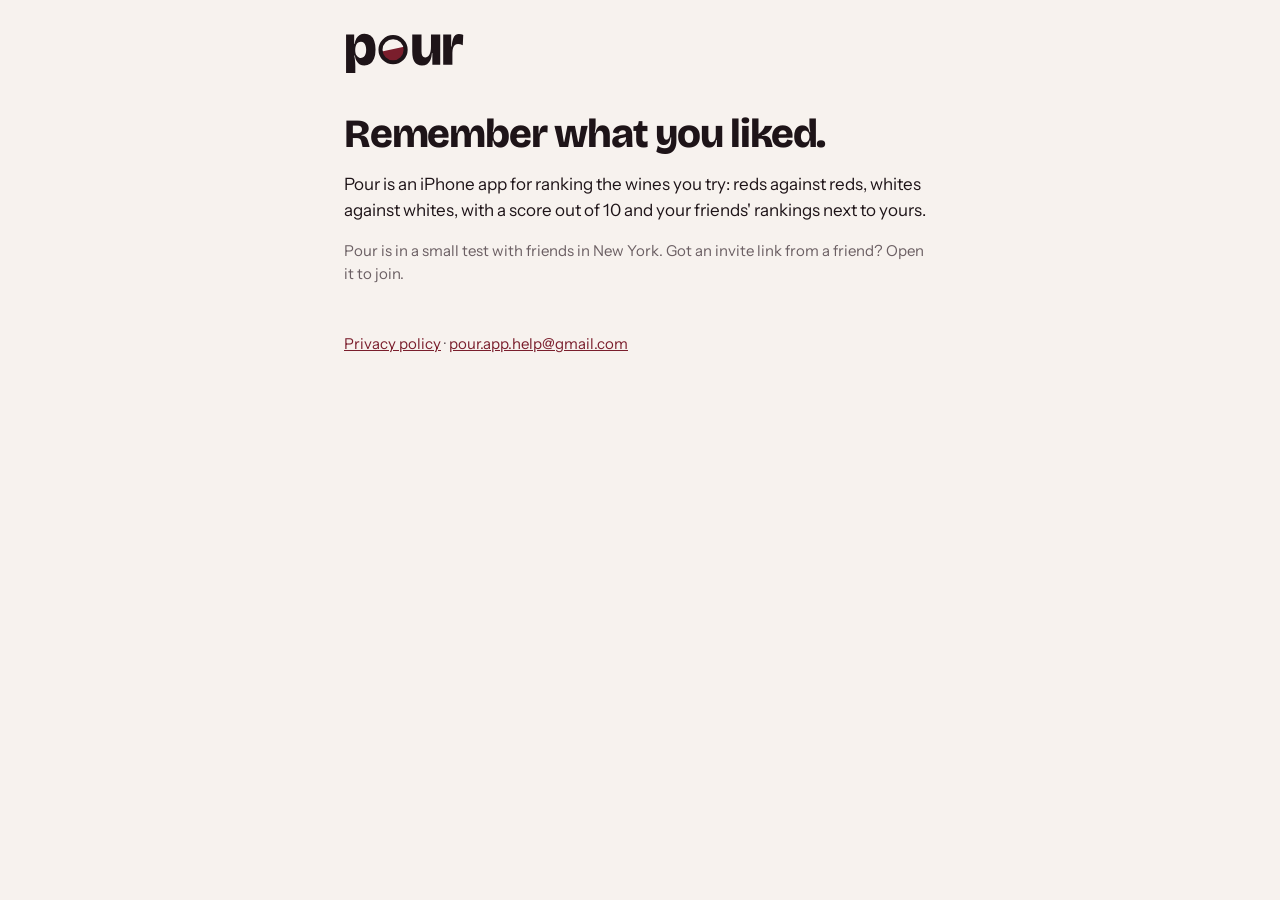
==== index.html @ 8164a000 "Pour home, privacy and invite pages Co-Authored-By: Claude Opus 5.5 <noreply@anthropic.com> Claude-S" ====
<!doctype html>
<html lang="en">
<head><meta charset="utf-8"><meta name="viewport" content="width=device-width, initial-scale=1"><link rel="preconnect" href="https://fonts.googleapis.com"><link rel="preconnect" href="https://fonts.gstatic.com" crossorigin><link href="https://fonts.googleapis.com/css2?family=Bricolage+Grotesque:wght@700;800&family=Instrument+Sans:wght@400;600&display=swap" rel="stylesheet"><link rel="stylesheet" href="style.css"><link rel="icon" href="icon.png"><title>Pour</title><meta name="description" content="Rank every wine you try, reds with reds and whites with whites, and see how your friends rank them."></head>
<body><main>
<svg class="wordmark" xmlns="http://www.w3.org/2000/svg" viewBox="0 -573 2101 721" role="img" aria-label="Pour"><path d="M36 148V-340V-528H178V-365H185Q196 -424 218.0 -463.5Q240 -503 274.5 -522.5Q309 -542 358 -542Q420 -542 463.5 -510.5Q507 -479 529.5 -417.5Q552 -356 552 -266Q552 -169 526.5 -107.0Q501 -45 457.0 -15.5Q413 14 357 14Q312 14 277.5 -5.0Q243 -24 220.5 -63.5Q198 -103 189 -163H180Q185 -134 189.0 -102.5Q193 -71 195.5 -40.5Q198 -10 198 18V148ZM296 -119Q328 -119 348.5 -139.0Q369 -159 378.5 -191.5Q388 -224 388 -260Q388 -300 377.5 -332.5Q367 -365 346.5 -384.5Q326 -404 296 -404Q277 -404 259.0 -395.5Q241 -387 227.0 -369.5Q213 -352 204.5 -325.0Q196 -298 196 -260V-254Q196 -224 202.0 -202.0Q208 -180 218.0 -164.0Q228 -148 241.0 -138.0Q254 -128 268.0 -123.5Q282 -119 296 -119Z" fill="currentColor"/><path d="M1364.0 14Q1278.0 14 1236.5 -46.0Q1195.0 -106 1195.0 -230V-528H1357.0V-232Q1357.0 -174 1373.5 -151.0Q1390.0 -128 1421.0 -128Q1443.0 -128 1461.5 -139.5Q1480.0 -151 1494.0 -174.5Q1508.0 -198 1515.5 -235.0Q1523.0 -272 1523.0 -324V-528H1685.0V-238V0H1547.0V-206H1540.0Q1534.0 -129 1513.0 -80.5Q1492.0 -32 1455.0 -9.0Q1418.0 14 1364.0 14Z" fill="currentColor"/><path d="M1737.0 0V-287V-528H1877.0V-318H1885.0Q1891.0 -402 1908.5 -450.5Q1926.0 -499 1952.5 -519.5Q1979.0 -540 2012.0 -540Q2030.0 -540 2049.5 -535.0Q2069.0 -530 2088.0 -519L2080.0 -339Q2058.0 -352 2037.0 -358.5Q2016.0 -365 1997.0 -365Q1965.0 -365 1943.0 -347.0Q1921.0 -329 1909.5 -294.0Q1898.0 -259 1898.0 -209V0Z" fill="currentColor"/><g transform="translate(584.0 -538.0) scale(5.5000)"><path d="M10.6 56.9 L88.6 39.6 A40 40 0 1 1 10.6 56.9 Z" fill="#7A1E2C"/><circle cx="50" cy="50" r="40" fill="none" stroke="currentColor" stroke-width="13"/></g></svg>
<h1>Remember what you liked.</h1>
<p>Pour is an iPhone app for ranking the wines you try: reds against reds, whites against whites, with a score out of 10 and your friends' rankings next to yours.</p>
<p class="muted">Pour is in a small test with friends in New York. Got an invite link from a friend? Open it to join.</p>
<footer class="muted"><a href="privacy.html">Privacy policy</a> · <a href="mailto:pour.app.help@gmail.com">pour.app.help@gmail.com</a></footer>
</main></body></html>
---- style.css ----
/* Pour web pages (BRAND.md): Linen ground, Cellar text, Merlot accent. */
:root {
  --linen: #F7F2EE; --cellar: #1E1418; --stone: #6B5F63; --merlot: #7A1E2C;
  --surface: #FFFFFF; --cork: #E6DDD8; --chablis: #E9C46A;
}
* { box-sizing: border-box; }
html { background: var(--linen); }
body {
  margin: 0; background: var(--linen); color: var(--cellar);
  font-family: 'Instrument Sans', system-ui, -apple-system, sans-serif; font-size: 17px; line-height: 1.5;
}
main { max-width: 640px; margin: 0 auto; padding: 32px 24px 64px; }
.wordmark { width: 120px; height: auto; color: var(--cellar); display: block; }
h1, h2 { font-family: 'Bricolage Grotesque', system-ui, sans-serif; font-weight: 800; letter-spacing: -0.03em; line-height: 1.05; }
h1 { font-size: 40px; margin: 40px 0 12px; }
h2 { font-size: 22px; font-weight: 700; letter-spacing: -0.01em; margin: 32px 0 8px; }
p, li { color: var(--cellar); }
.muted { color: var(--stone); font-size: 15px; }
a { color: var(--merlot); }
.card { background: var(--surface); border-radius: 24px; padding: 20px; margin: 20px 0; }
.button {
  display: inline-block; min-height: 56px; padding: 16px 28px; border-radius: 28px; border: 0;
  background: var(--merlot); color: #FFFFFF; font: 600 17px/24px 'Instrument Sans', system-ui, sans-serif;
  text-decoration: none; cursor: pointer;
}
.button.secondary { background: transparent; color: var(--cellar); box-shadow: inset 0 0 0 2px var(--cellar); }
.username { font-family: 'Bricolage Grotesque', system-ui, sans-serif; font-weight: 800; font-size: 28px; color: var(--merlot); overflow-wrap: anywhere; }
ol { padding-left: 22px; }
footer { margin-top: 48px; }
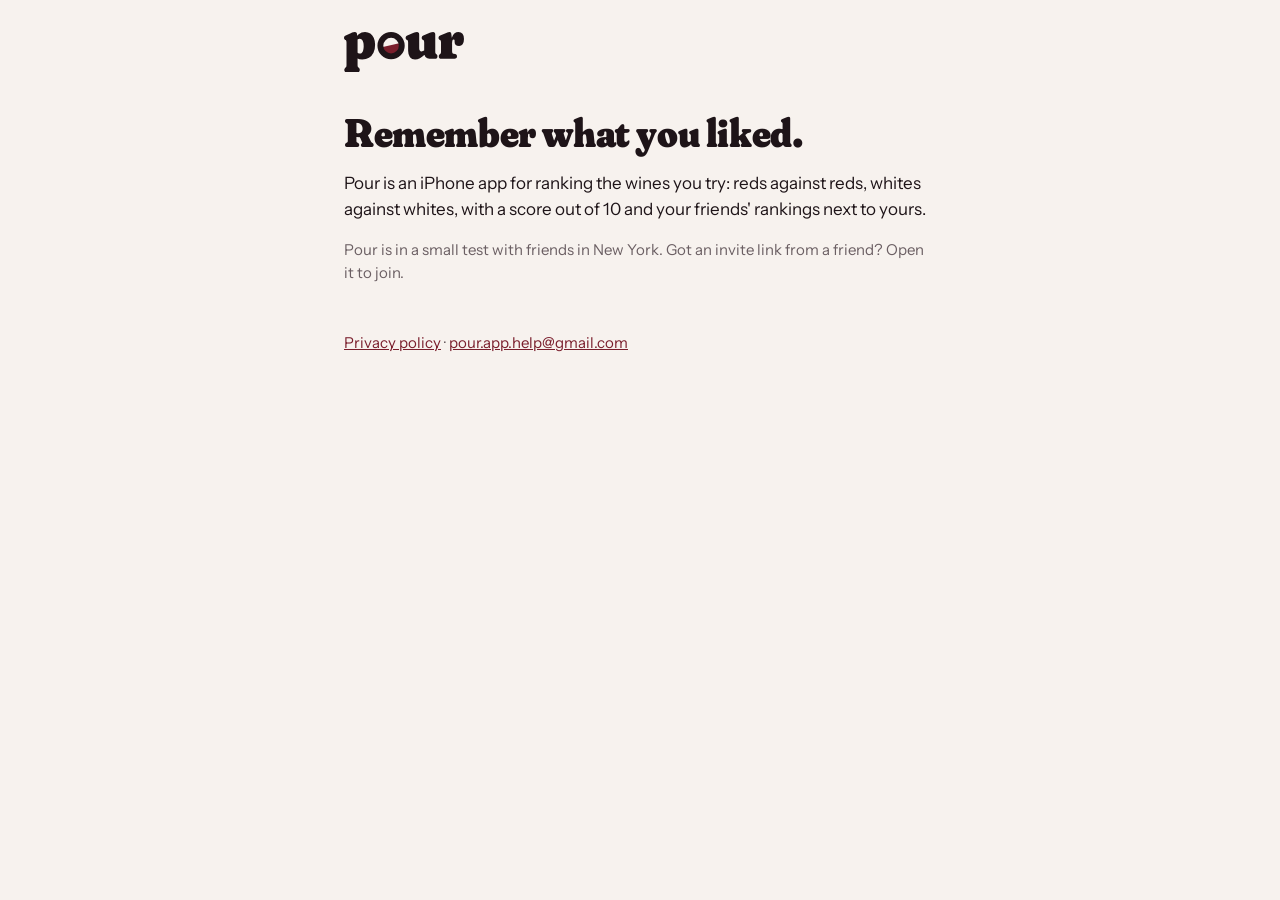
==== commit 547ff45c: "New logo and Pour Display font Co-Authored-By: Claude Opus 5.5 <noreply@anthropic.com> Claude-Sessio" ====
--- a/index.html
+++ b/index.html
@@ -1,8 +1,8 @@
 <!doctype html>
 <html lang="en">
-<head><meta charset="utf-8"><meta name="viewport" content="width=device-width, initial-scale=1"><link rel="preconnect" href="https://fonts.googleapis.com"><link rel="preconnect" href="https://fonts.gstatic.com" crossorigin><link href="https://fonts.googleapis.com/css2?family=Bricolage+Grotesque:wght@700;800&family=Instrument+Sans:wght@400;600&display=swap" rel="stylesheet"><link rel="stylesheet" href="style.css"><link rel="icon" href="icon.png"><title>Pour</title><meta name="description" content="Rank every wine you try, reds with reds and whites with whites, and see how your friends rank them."></head>
+<head><meta charset="utf-8"><meta name="viewport" content="width=device-width, initial-scale=1"><link rel="preconnect" href="https://fonts.googleapis.com"><link rel="preconnect" href="https://fonts.gstatic.com" crossorigin><link href="https://fonts.googleapis.com/css2?family=Instrument+Sans:wght@400;600&display=swap" rel="stylesheet"><link rel="stylesheet" href="style.css"><link rel="icon" href="icon.png"><title>Pour</title><meta name="description" content="Rank every wine you try, reds with reds and whites with whites, and see how your friends rank them."></head>
 <body><main>
-<svg class="wordmark" xmlns="http://www.w3.org/2000/svg" viewBox="0 -573 2101 721" role="img" aria-label="Pour"><path d="M36 148V-340V-528H178V-365H185Q196 -424 218.0 -463.5Q240 -503 274.5 -522.5Q309 -542 358 -542Q420 -542 463.5 -510.5Q507 -479 529.5 -417.5Q552 -356 552 -266Q552 -169 526.5 -107.0Q501 -45 457.0 -15.5Q413 14 357 14Q312 14 277.5 -5.0Q243 -24 220.5 -63.5Q198 -103 189 -163H180Q185 -134 189.0 -102.5Q193 -71 195.5 -40.5Q198 -10 198 18V148ZM296 -119Q328 -119 348.5 -139.0Q369 -159 378.5 -191.5Q388 -224 388 -260Q388 -300 377.5 -332.5Q367 -365 346.5 -384.5Q326 -404 296 -404Q277 -404 259.0 -395.5Q241 -387 227.0 -369.5Q213 -352 204.5 -325.0Q196 -298 196 -260V-254Q196 -224 202.0 -202.0Q208 -180 218.0 -164.0Q228 -148 241.0 -138.0Q254 -128 268.0 -123.5Q282 -119 296 -119Z" fill="currentColor"/><path d="M1364.0 14Q1278.0 14 1236.5 -46.0Q1195.0 -106 1195.0 -230V-528H1357.0V-232Q1357.0 -174 1373.5 -151.0Q1390.0 -128 1421.0 -128Q1443.0 -128 1461.5 -139.5Q1480.0 -151 1494.0 -174.5Q1508.0 -198 1515.5 -235.0Q1523.0 -272 1523.0 -324V-528H1685.0V-238V0H1547.0V-206H1540.0Q1534.0 -129 1513.0 -80.5Q1492.0 -32 1455.0 -9.0Q1418.0 14 1364.0 14Z" fill="currentColor"/><path d="M1737.0 0V-287V-528H1877.0V-318H1885.0Q1891.0 -402 1908.5 -450.5Q1926.0 -499 1952.5 -519.5Q1979.0 -540 2012.0 -540Q2030.0 -540 2049.5 -535.0Q2069.0 -530 2088.0 -519L2080.0 -339Q2058.0 -352 2037.0 -358.5Q2016.0 -365 1997.0 -365Q1965.0 -365 1943.0 -347.0Q1921.0 -329 1909.5 -294.0Q1898.0 -259 1898.0 -209V0Z" fill="currentColor"/><g transform="translate(584.0 -538.0) scale(5.5000)"><path d="M10.6 56.9 L88.6 39.6 A40 40 0 1 1 10.6 56.9 Z" fill="#7A1E2C"/><circle cx="50" cy="50" r="40" fill="none" stroke="currentColor" stroke-width="13"/></g></svg>
+<svg class="wordmark" xmlns="http://www.w3.org/2000/svg" viewBox="0 -916 4106 1382" role="img" aria-label="Pour"><path d="M447 -833V-751L464 -715V200Q464 249 469.5 266.0Q475 283 486 293L496 302Q516 319 527.5 337.5Q539 356 539 385Q539 422 516.5 444.0Q494 466 456 466H93Q55 466 32.5 444.5Q10 423 10 385Q10 356 21.5 338.0Q33 320 53 302L63 293Q74 284 79.5 266.5Q85 249 85 200V-557Q85 -596 77.5 -612.0Q70 -628 53 -639L44 -645Q20 -661 10.0 -677.0Q0 -693 0 -718Q0 -747 17.0 -767.5Q34 -788 77 -807L230 -875Q282 -898 314.5 -907.0Q347 -916 371 -916Q409 -916 428.0 -893.0Q447 -870 447 -833ZM400 -564 335 -638Q409 -768 501.5 -842.0Q594 -916 719 -916Q822 -916 899.5 -862.0Q977 -808 1020.5 -709.5Q1064 -611 1064 -476Q1064 -317 1008.5 -204.5Q953 -92 854.5 -33.0Q756 26 625 26Q522 26 446.0 -21.0Q370 -68 312 -164L414 -288Q446 -224 477.0 -201.0Q508 -178 546 -178Q584 -178 612.5 -207.0Q641 -236 657.0 -292.5Q673 -349 673 -431Q673 -520 655.0 -575.5Q637 -631 606.0 -657.5Q575 -684 534 -684Q494 -684 460.0 -656.5Q426 -629 400 -564Z" fill="currentColor"/><path d="M2755.0 -165V-198L2744.0 -200V-557Q2744.0 -596 2736.5 -612.0Q2729.0 -628 2712.0 -639L2703.0 -645Q2679.0 -661 2669.0 -677.0Q2659.0 -693 2659.0 -718Q2659.0 -747 2676.0 -768.0Q2693.0 -789 2736.0 -807L2915.0 -880Q2966.0 -901 2995.0 -908.5Q3024.0 -916 3049.0 -916Q3086.0 -916 3104.5 -893.0Q3123.0 -870 3123.0 -833V-266Q3123.0 -217 3128.5 -199.5Q3134.0 -182 3145.0 -173L3155.0 -164Q3176.0 -147 3187.0 -128.5Q3198.0 -110 3198.0 -81Q3198.0 -43 3175.5 -21.5Q3153.0 0 3115.0 0H2924.0Q2843.0 0 2799.0 -47.5Q2755.0 -95 2755.0 -165ZM2194.0 -270V-557Q2194.0 -596 2186.5 -612.0Q2179.0 -628 2162.0 -639L2153.0 -645Q2129.0 -661 2119.0 -677.0Q2109.0 -693 2109.0 -718Q2109.0 -747 2126.0 -768.0Q2143.0 -789 2186.0 -807L2365.0 -880Q2416.0 -901 2445.0 -908.5Q2474.0 -916 2499.0 -916Q2536.0 -916 2554.5 -893.0Q2573.0 -870 2573.0 -833V-366Q2573.0 -310 2594.0 -280.5Q2615.0 -251 2652.0 -251Q2678.0 -251 2701.5 -262.0Q2725.0 -273 2747.0 -294L2775.0 -321L2842.0 -233L2804.0 -192Q2689.0 -68 2600.0 -21.0Q2511.0 26 2430.0 26Q2320.0 26 2257.0 -52.5Q2194.0 -131 2194.0 -270Z" fill="currentColor"/><path d="M3660.0 -486Q3660.0 -636 3693.5 -731.0Q3727.0 -826 3785.0 -871.0Q3843.0 -916 3918.0 -916Q4007.0 -916 4056.5 -855.5Q4106.0 -795 4106.0 -673Q4106.0 -552 4060.5 -495.5Q4015.0 -439 3941.0 -439Q3863.0 -439 3824.0 -475.0Q3785.0 -511 3785.0 -574V-615Q3785.0 -640 3777.0 -651.5Q3769.0 -663 3753.0 -663Q3737.0 -663 3724.5 -646.5Q3712.0 -630 3705.5 -597.0Q3699.0 -564 3699.0 -514ZM3676.0 -821 3699.0 -642V-266Q3699.0 -222 3710.0 -200.0Q3721.0 -178 3747.0 -173L3800.0 -164Q3835.0 -158 3851.0 -135.5Q3867.0 -113 3867.0 -81Q3867.0 -45 3845.0 -22.5Q3823.0 0 3781.0 0H3328.0Q3290.0 0 3267.5 -21.5Q3245.0 -43 3245.0 -81Q3245.0 -110 3256.0 -128.5Q3267.0 -147 3288.0 -164L3298.0 -173Q3309.0 -183 3314.5 -200.0Q3320.0 -217 3320.0 -266V-557Q3320.0 -596 3312.5 -612.0Q3305.0 -628 3288.0 -639L3279.0 -645Q3255.0 -661 3245.0 -677.0Q3235.0 -693 3235.0 -718Q3235.0 -747 3252.5 -768.5Q3270.0 -790 3312.0 -807L3500.0 -884Q3541.0 -901 3569.5 -908.5Q3598.0 -916 3616.0 -916Q3641.0 -916 3655.0 -897.0Q3669.0 -878 3676.0 -821Z" fill="currentColor"/><g transform="translate(1108.89 -951.11) scale(10.03226)"><path d="M10.6 56.9 L88.6 39.6 A40 40 0 1 1 10.6 56.9 Z" fill="#7A1E2C"/><circle cx="50" cy="50" r="36.50" fill="none" stroke="currentColor" stroke-width="20"/></g></svg>
 <h1>Remember what you liked.</h1>
 <p>Pour is an iPhone app for ranking the wines you try: reds against reds, whites against whites, with a score out of 10 and your friends' rankings next to yours.</p>
 <p class="muted">Pour is in a small test with friends in New York. Got an invite link from a friend? Open it to join.</p>
--- a/style.css
+++ b/style.css
@@ -11,7 +11,12 @@
 }
 main { max-width: 640px; margin: 0 auto; padding: 32px 24px 64px; }
 .wordmark { width: 120px; height: auto; color: var(--cellar); display: block; }
-h1, h2 { font-family: 'Bricolage Grotesque', system-ui, sans-serif; font-weight: 800; letter-spacing: -0.03em; line-height: 1.05; }
+/* Pour Display: Fraunces Soft (SIL Open Font License, fonts/OFL.txt), as in the app (LOGO-TYPE.md §4). */
+@font-face { font-family: 'Pour Display'; src: url('fonts/PourDisplay-Black.ttf') format('truetype'); font-weight: 900; font-display: swap; }
+@font-face { font-family: 'Pour Display'; src: url('fonts/PourDisplay-Bold.ttf') format('truetype'); font-weight: 700; font-display: swap; }
+h1, h2 { font-family: 'Pour Display', Georgia, serif; line-height: 1.05; }
+h1 { font-weight: 900; letter-spacing: -0.01em; }
+h2 { font-weight: 700; letter-spacing: 0; }
 h1 { font-size: 40px; margin: 40px 0 12px; }
 h2 { font-size: 22px; font-weight: 700; letter-spacing: -0.01em; margin: 32px 0 8px; }
 p, li { color: var(--cellar); }
@@ -24,6 +29,6 @@
   text-decoration: none; cursor: pointer;
 }
 .button.secondary { background: transparent; color: var(--cellar); box-shadow: inset 0 0 0 2px var(--cellar); }
-.username { font-family: 'Bricolage Grotesque', system-ui, sans-serif; font-weight: 800; font-size: 28px; color: var(--merlot); overflow-wrap: anywhere; }
+.username { font-family: 'Pour Display', Georgia, serif; font-weight: 900; font-size: 28px; color: var(--merlot); overflow-wrap: anywhere; }
 ol { padding-left: 22px; }
 footer { margin-top: 48px; }
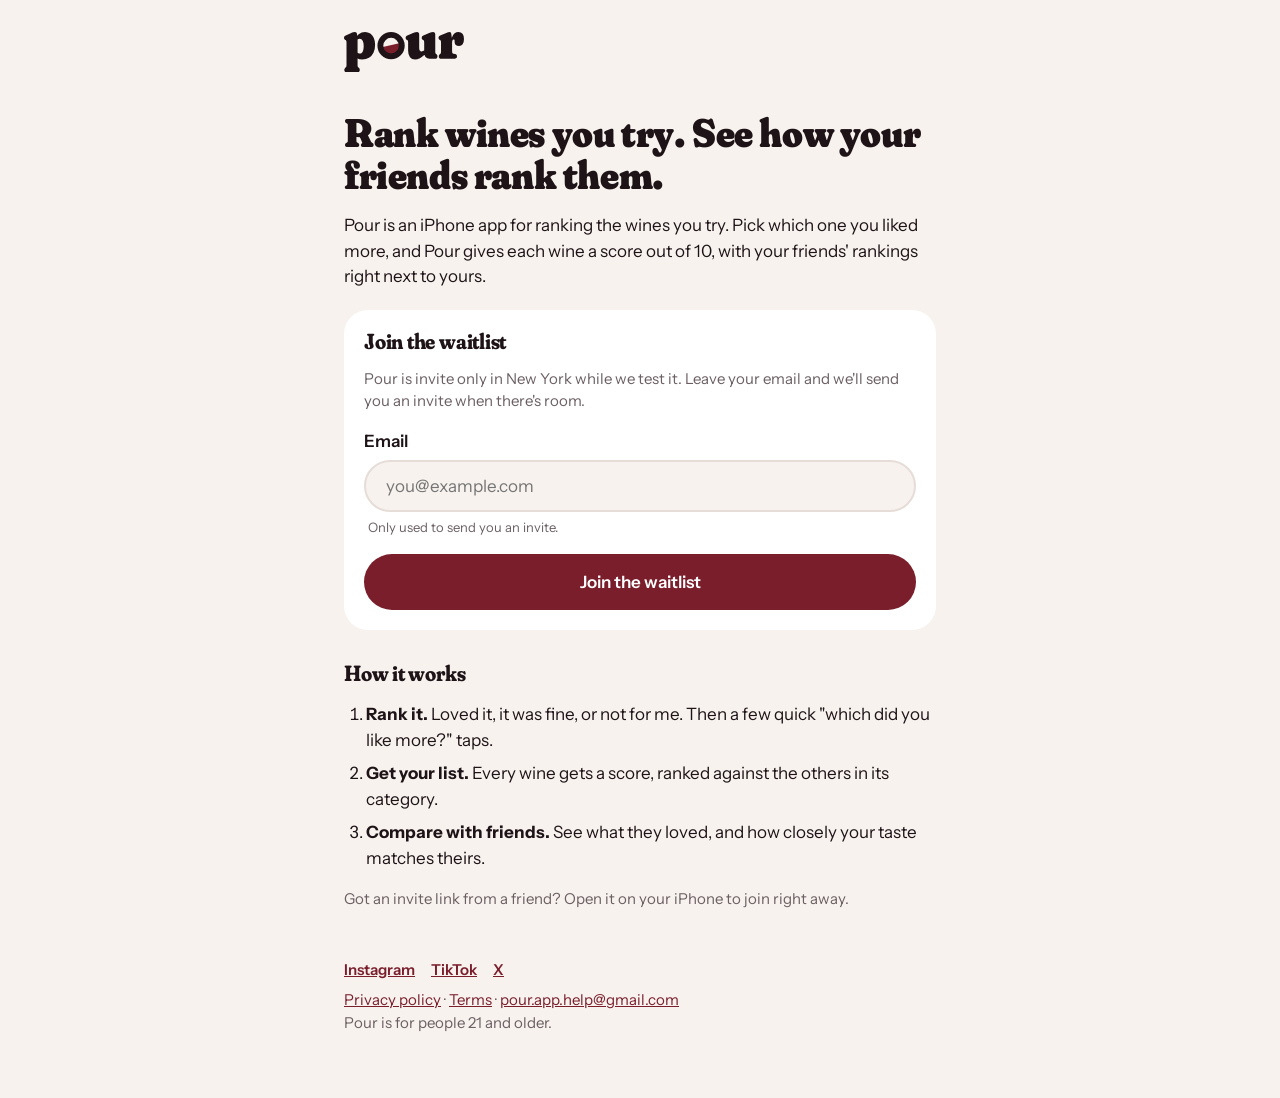
==== commit 667c96e0: "Waitlist landing page on pourwines.app; invite and privacy updates Copied from site/ in the app repo" ====
--- a/index.html
+++ b/index.html
@@ -1,10 +1,107 @@
 <!doctype html>
 <html lang="en">
-<head><meta charset="utf-8"><meta name="viewport" content="width=device-width, initial-scale=1"><link rel="preconnect" href="https://fonts.googleapis.com"><link rel="preconnect" href="https://fonts.gstatic.com" crossorigin><link href="https://fonts.googleapis.com/css2?family=Instrument+Sans:wght@400;600&display=swap" rel="stylesheet"><link rel="stylesheet" href="style.css"><link rel="icon" href="icon.png"><title>Pour</title><meta name="description" content="Rank every wine you try, reds with reds and whites with whites, and see how your friends rank them."></head>
+<head><meta charset="utf-8"><meta name="viewport" content="width=device-width, initial-scale=1"><link rel="preconnect" href="https://fonts.googleapis.com"><link rel="preconnect" href="https://fonts.gstatic.com" crossorigin><link href="https://fonts.googleapis.com/css2?family=Instrument+Sans:wght@400;600&display=swap" rel="stylesheet"><link rel="stylesheet" href="style.css"><link rel="icon" href="icon.png"><title>Pour · Join the waitlist</title>
+<meta name="description" content="Rank wines you try. See how your friends rank them. Pour is invite only in New York for now: join the waitlist.">
+<meta property="og:title" content="Pour · Join the waitlist"><meta property="og:description" content="Rank wines you try. See how your friends rank them."><meta property="og:image" content="https://pourwines.app/share.png"><meta property="og:url" content="https://pourwines.app/"><meta name="twitter:card" content="summary"></head>
 <body><main>
 <svg class="wordmark" xmlns="http://www.w3.org/2000/svg" viewBox="0 -916 4106 1382" role="img" aria-label="Pour"><path d="M447 -833V-751L464 -715V200Q464 249 469.5 266.0Q475 283 486 293L496 302Q516 319 527.5 337.5Q539 356 539 385Q539 422 516.5 444.0Q494 466 456 466H93Q55 466 32.5 444.5Q10 423 10 385Q10 356 21.5 338.0Q33 320 53 302L63 293Q74 284 79.5 266.5Q85 249 85 200V-557Q85 -596 77.5 -612.0Q70 -628 53 -639L44 -645Q20 -661 10.0 -677.0Q0 -693 0 -718Q0 -747 17.0 -767.5Q34 -788 77 -807L230 -875Q282 -898 314.5 -907.0Q347 -916 371 -916Q409 -916 428.0 -893.0Q447 -870 447 -833ZM400 -564 335 -638Q409 -768 501.5 -842.0Q594 -916 719 -916Q822 -916 899.5 -862.0Q977 -808 1020.5 -709.5Q1064 -611 1064 -476Q1064 -317 1008.5 -204.5Q953 -92 854.5 -33.0Q756 26 625 26Q522 26 446.0 -21.0Q370 -68 312 -164L414 -288Q446 -224 477.0 -201.0Q508 -178 546 -178Q584 -178 612.5 -207.0Q641 -236 657.0 -292.5Q673 -349 673 -431Q673 -520 655.0 -575.5Q637 -631 606.0 -657.5Q575 -684 534 -684Q494 -684 460.0 -656.5Q426 -629 400 -564Z" fill="currentColor"/><path d="M2755.0 -165V-198L2744.0 -200V-557Q2744.0 -596 2736.5 -612.0Q2729.0 -628 2712.0 -639L2703.0 -645Q2679.0 -661 2669.0 -677.0Q2659.0 -693 2659.0 -718Q2659.0 -747 2676.0 -768.0Q2693.0 -789 2736.0 -807L2915.0 -880Q2966.0 -901 2995.0 -908.5Q3024.0 -916 3049.0 -916Q3086.0 -916 3104.5 -893.0Q3123.0 -870 3123.0 -833V-266Q3123.0 -217 3128.5 -199.5Q3134.0 -182 3145.0 -173L3155.0 -164Q3176.0 -147 3187.0 -128.5Q3198.0 -110 3198.0 -81Q3198.0 -43 3175.5 -21.5Q3153.0 0 3115.0 0H2924.0Q2843.0 0 2799.0 -47.5Q2755.0 -95 2755.0 -165ZM2194.0 -270V-557Q2194.0 -596 2186.5 -612.0Q2179.0 -628 2162.0 -639L2153.0 -645Q2129.0 -661 2119.0 -677.0Q2109.0 -693 2109.0 -718Q2109.0 -747 2126.0 -768.0Q2143.0 -789 2186.0 -807L2365.0 -880Q2416.0 -901 2445.0 -908.5Q2474.0 -916 2499.0 -916Q2536.0 -916 2554.5 -893.0Q2573.0 -870 2573.0 -833V-366Q2573.0 -310 2594.0 -280.5Q2615.0 -251 2652.0 -251Q2678.0 -251 2701.5 -262.0Q2725.0 -273 2747.0 -294L2775.0 -321L2842.0 -233L2804.0 -192Q2689.0 -68 2600.0 -21.0Q2511.0 26 2430.0 26Q2320.0 26 2257.0 -52.5Q2194.0 -131 2194.0 -270Z" fill="currentColor"/><path d="M3660.0 -486Q3660.0 -636 3693.5 -731.0Q3727.0 -826 3785.0 -871.0Q3843.0 -916 3918.0 -916Q4007.0 -916 4056.5 -855.5Q4106.0 -795 4106.0 -673Q4106.0 -552 4060.5 -495.5Q4015.0 -439 3941.0 -439Q3863.0 -439 3824.0 -475.0Q3785.0 -511 3785.0 -574V-615Q3785.0 -640 3777.0 -651.5Q3769.0 -663 3753.0 -663Q3737.0 -663 3724.5 -646.5Q3712.0 -630 3705.5 -597.0Q3699.0 -564 3699.0 -514ZM3676.0 -821 3699.0 -642V-266Q3699.0 -222 3710.0 -200.0Q3721.0 -178 3747.0 -173L3800.0 -164Q3835.0 -158 3851.0 -135.5Q3867.0 -113 3867.0 -81Q3867.0 -45 3845.0 -22.5Q3823.0 0 3781.0 0H3328.0Q3290.0 0 3267.5 -21.5Q3245.0 -43 3245.0 -81Q3245.0 -110 3256.0 -128.5Q3267.0 -147 3288.0 -164L3298.0 -173Q3309.0 -183 3314.5 -200.0Q3320.0 -217 3320.0 -266V-557Q3320.0 -596 3312.5 -612.0Q3305.0 -628 3288.0 -639L3279.0 -645Q3255.0 -661 3245.0 -677.0Q3235.0 -693 3235.0 -718Q3235.0 -747 3252.5 -768.5Q3270.0 -790 3312.0 -807L3500.0 -884Q3541.0 -901 3569.5 -908.5Q3598.0 -916 3616.0 -916Q3641.0 -916 3655.0 -897.0Q3669.0 -878 3676.0 -821Z" fill="currentColor"/><g transform="translate(1108.89 -951.11) scale(10.03226)"><path d="M10.6 56.9 L88.6 39.6 A40 40 0 1 1 10.6 56.9 Z" fill="#7A1E2C"/><circle cx="50" cy="50" r="36.50" fill="none" stroke="currentColor" stroke-width="20"/></g></svg>
-<h1>Remember what you liked.</h1>
-<p>Pour is an iPhone app for ranking the wines you try: reds against reds, whites against whites, with a score out of 10 and your friends' rankings next to yours.</p>
-<p class="muted">Pour is in a small test with friends in New York. Got an invite link from a friend? Open it to join.</p>
-<footer class="muted"><a href="privacy.html">Privacy policy</a> · <a href="mailto:pour.app.help@gmail.com">pour.app.help@gmail.com</a></footer>
-</main></body></html>
+<h1>Rank wines you try. See how your friends rank them.</h1>
+<p>Pour is an iPhone app for ranking the wines you try. Pick which one you liked more, and Pour gives each wine a score out of 10, with your friends' rankings right next to yours.</p>
+
+<section class="card" id="join" aria-labelledby="join-title">
+  <h2 id="join-title">Join the waitlist</h2>
+  <p class="muted">Pour is invite only in New York while we test it. Leave your email and we'll send you an invite when there's room.</p>
+  <form id="waitlist-form" novalidate>
+    <label class="field-label" for="email">Email</label>
+    <input class="field" id="email" name="email" type="email" inputmode="email" autocomplete="email" autocapitalize="off" spellcheck="false" placeholder="you@example.com" maxlength="254" required aria-describedby="email-note form-error">
+    <input class="trap" name="website" type="text" tabindex="-1" autocomplete="off" aria-hidden="true">
+    <p class="muted small" id="email-note">Only used to send you an invite.</p>
+    <p class="error" id="form-error" role="alert" hidden></p>
+    <button class="button wide" id="join-button" type="submit">Join the waitlist</button>
+  </form>
+  <div id="joined" hidden>
+    <p class="done-title">You're on the list</p>
+    <p id="joined-text"></p>
+  </div>
+</section>
+
+<h2>How it works</h2>
+<ol class="steps">
+  <li><strong>Rank it.</strong> Loved it, it was fine, or not for me. Then a few quick "which did you like more?" taps.</li>
+  <li><strong>Get your list.</strong> Every wine gets a score, ranked against the others in its category.</li>
+  <li><strong>Compare with friends.</strong> See what they loved, and how closely your taste matches theirs.</li>
+</ol>
+<p class="muted">Got an invite link from a friend? Open it on your iPhone to join right away.</p>
+
+<footer class="muted"><nav class="social" id="social" aria-label="Pour on social media"></nav><a href="privacy.html">Privacy policy</a> · <a href="terms.html">Terms</a> · <a href="mailto:pour.app.help@gmail.com">pour.app.help@gmail.com</a><br>Pour is for people 21 and older.</footer>
+</main>
+<script>
+(function () {
+  // Fill these in to connect the form to Pour's database (Supabase → Project Settings → API).
+  // The anon / publishable key is meant to be public: the app ships with it, and it can
+  // only add an email to the private waitlist here. Never paste the service_role / secret key.
+  var SUPABASE_URL = '';
+  var SUPABASE_ANON_KEY = '';
+  var SUPPORT_EMAIL = 'pour.app.help@gmail.com';
+  // Social profiles shown in the footer. Leave one empty to hide it.
+  var SOCIAL = [
+    ['Instagram', 'https://www.instagram.com/pour.wines/'],
+    ['TikTok', 'https://www.tiktok.com/@pour.wines'],
+    ['X', 'https://x.com/pourwinesapp']
+  ];
+
+  var nav = document.getElementById('social');
+  SOCIAL.forEach(function (s) {
+    if (!s[1]) return;
+    var a = document.createElement('a'); a.href = s[1]; a.textContent = s[0]; a.rel = 'noopener';
+    nav.appendChild(a);
+  });
+  if (!nav.children.length) nav.remove();
+
+  var form = document.getElementById('waitlist-form');
+  var input = document.getElementById('email');
+  var button = document.getElementById('join-button');
+  var errorEl = document.getElementById('form-error');
+  var EMAIL = /^[^@\s]+@[^@\s]+\.[^@\s]+$/;
+
+  function showError(text) { errorEl.textContent = text; errorEl.hidden = false; input.setAttribute('aria-invalid', 'true'); }
+  function done(email) {
+    form.hidden = true;
+    document.getElementById('joined-text').textContent = "We'll email " + email + " when there's room. If a friend is already on Pour, ask them for their invite link.";
+    document.getElementById('joined').hidden = false;
+  }
+
+  form.addEventListener('submit', function (e) {
+    e.preventDefault();
+    errorEl.hidden = true; input.removeAttribute('aria-invalid');
+    var email = input.value.trim().toLowerCase();
+    if (!email) { showError('Type your email to join.'); input.focus(); return; }
+    if (email.length > 254 || !EMAIL.test(email)) { showError("That doesn't look like an email address."); input.focus(); return; }
+    if (form.website.value) { done(email); return; } // a bot filled the hidden field
+
+    if (!SUPABASE_URL || !SUPABASE_ANON_KEY) {
+      // Not connected yet: send the request by email instead.
+      window.location.href = 'mailto:' + SUPPORT_EMAIL + '?subject=' + encodeURIComponent('Pour waitlist') +
+        '&body=' + encodeURIComponent('Please add me to the Pour waitlist: ' + email);
+      done(email);
+      return;
+    }
+
+    button.disabled = true; button.textContent = 'Joining…';
+    var headers = { 'Content-Type': 'application/json', apikey: SUPABASE_ANON_KEY };
+    if (SUPABASE_ANON_KEY.indexOf('eyJ') === 0) headers.Authorization = 'Bearer ' + SUPABASE_ANON_KEY;
+    fetch(SUPABASE_URL.replace(/\/+$/, '') + '/rest/v1/rpc/join_waitlist', {
+      method: 'POST', headers: headers, body: JSON.stringify({ p_email: email })
+    }).then(function (res) {
+      if (res.ok) { done(email); return; }
+      return res.json().catch(function () { return {}; }).then(function (body) {
+        if (body && body.code === '22023') showError("That doesn't look like an email address.");
+        else showError("Couldn't add you. Please try again.");
+      });
+    }).catch(function () {
+      showError("Couldn't add you. Check your connection and try again.");
+    }).then(function () { button.disabled = false; button.textContent = 'Join the waitlist'; });
+  });
+})();
+</script>
+</body></html>
--- a/style.css
+++ b/style.css
@@ -32,3 +32,21 @@
 .username { font-family: 'Pour Display', Georgia, serif; font-weight: 900; font-size: 28px; color: var(--merlot); overflow-wrap: anywhere; }
 ol { padding-left: 22px; }
 footer { margin-top: 48px; }
+/* Waitlist form (home page). */
+.field-label { display: block; font-weight: 600; margin: 16px 0 6px; }
+.field {
+  width: 100%; height: 52px; padding: 0 20px; border-radius: 26px; border: 2px solid var(--cork);
+  background: var(--linen); color: var(--cellar); font: 400 17px 'Instrument Sans', system-ui, sans-serif;
+}
+.field:focus { outline: none; border-color: var(--merlot); }
+.field[aria-invalid="true"] { border-color: var(--merlot); }
+.trap { position: absolute; left: -9999px; width: 1px; height: 1px; opacity: 0; }
+.small { font-size: 13px; margin: 6px 0 0 4px; }
+.error { color: var(--merlot); font-weight: 600; margin: 8px 0 0 4px; }
+.button.wide { width: 100%; margin-top: 16px; }
+.button:disabled { opacity: 0.6; cursor: default; }
+.done-title { font-family: 'Pour Display', Georgia, serif; font-weight: 900; font-size: 28px; line-height: 1.05; margin: 8px 0; color: var(--merlot); }
+.steps li { margin-bottom: 8px; }
+.social { margin-bottom: 8px; }
+.social a { margin-right: 16px; font-weight: 600; }
+#join h2 { margin-top: 0; }
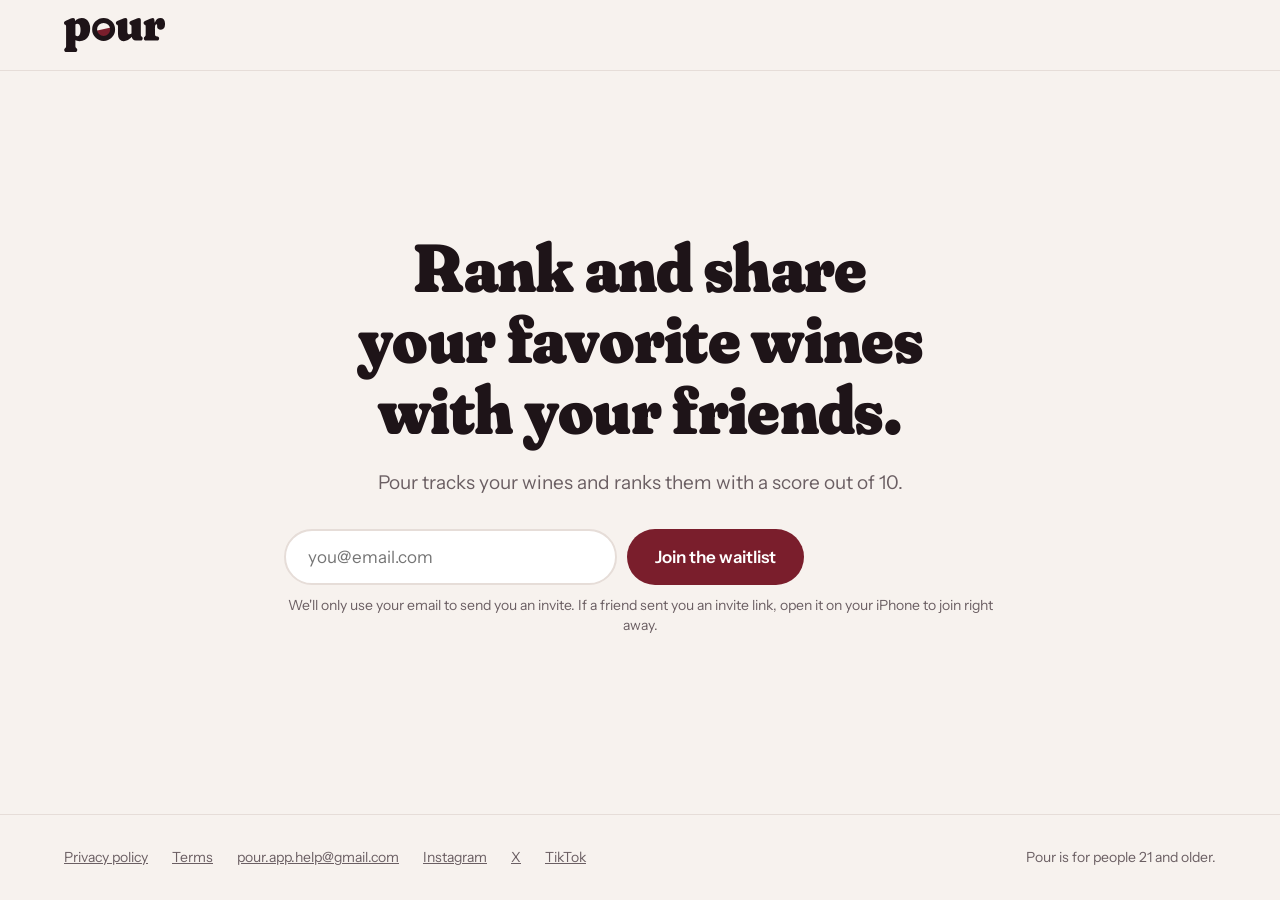
==== commit 178381c7: "Home page: one centered waitlist prompt Copied from site/index.html in mrkendlix/pour (PR #84).  Co-" ====
--- a/index.html
+++ b/index.html
@@ -1,53 +1,75 @@
 <!doctype html>
 <html lang="en">
-<head><meta charset="utf-8"><meta name="viewport" content="width=device-width, initial-scale=1"><link rel="preconnect" href="https://fonts.googleapis.com"><link rel="preconnect" href="https://fonts.gstatic.com" crossorigin><link href="https://fonts.googleapis.com/css2?family=Instrument+Sans:wght@400;600&display=swap" rel="stylesheet"><link rel="stylesheet" href="style.css"><link rel="icon" href="icon.png"><title>Pour · Join the waitlist</title>
-<meta name="description" content="Rank wines you try. See how your friends rank them. Pour is invite only in New York for now: join the waitlist.">
-<meta property="og:title" content="Pour · Join the waitlist"><meta property="og:description" content="Rank wines you try. See how your friends rank them."><meta property="og:image" content="https://pourwines.app/share.png"><meta property="og:url" content="https://pourwines.app/"><meta name="twitter:card" content="summary"></head>
-<body><main>
-<svg class="wordmark" xmlns="http://www.w3.org/2000/svg" viewBox="0 -916 4106 1382" role="img" aria-label="Pour"><path d="M447 -833V-751L464 -715V200Q464 249 469.5 266.0Q475 283 486 293L496 302Q516 319 527.5 337.5Q539 356 539 385Q539 422 516.5 444.0Q494 466 456 466H93Q55 466 32.5 444.5Q10 423 10 385Q10 356 21.5 338.0Q33 320 53 302L63 293Q74 284 79.5 266.5Q85 249 85 200V-557Q85 -596 77.5 -612.0Q70 -628 53 -639L44 -645Q20 -661 10.0 -677.0Q0 -693 0 -718Q0 -747 17.0 -767.5Q34 -788 77 -807L230 -875Q282 -898 314.5 -907.0Q347 -916 371 -916Q409 -916 428.0 -893.0Q447 -870 447 -833ZM400 -564 335 -638Q409 -768 501.5 -842.0Q594 -916 719 -916Q822 -916 899.5 -862.0Q977 -808 1020.5 -709.5Q1064 -611 1064 -476Q1064 -317 1008.5 -204.5Q953 -92 854.5 -33.0Q756 26 625 26Q522 26 446.0 -21.0Q370 -68 312 -164L414 -288Q446 -224 477.0 -201.0Q508 -178 546 -178Q584 -178 612.5 -207.0Q641 -236 657.0 -292.5Q673 -349 673 -431Q673 -520 655.0 -575.5Q637 -631 606.0 -657.5Q575 -684 534 -684Q494 -684 460.0 -656.5Q426 -629 400 -564Z" fill="currentColor"/><path d="M2755.0 -165V-198L2744.0 -200V-557Q2744.0 -596 2736.5 -612.0Q2729.0 -628 2712.0 -639L2703.0 -645Q2679.0 -661 2669.0 -677.0Q2659.0 -693 2659.0 -718Q2659.0 -747 2676.0 -768.0Q2693.0 -789 2736.0 -807L2915.0 -880Q2966.0 -901 2995.0 -908.5Q3024.0 -916 3049.0 -916Q3086.0 -916 3104.5 -893.0Q3123.0 -870 3123.0 -833V-266Q3123.0 -217 3128.5 -199.5Q3134.0 -182 3145.0 -173L3155.0 -164Q3176.0 -147 3187.0 -128.5Q3198.0 -110 3198.0 -81Q3198.0 -43 3175.5 -21.5Q3153.0 0 3115.0 0H2924.0Q2843.0 0 2799.0 -47.5Q2755.0 -95 2755.0 -165ZM2194.0 -270V-557Q2194.0 -596 2186.5 -612.0Q2179.0 -628 2162.0 -639L2153.0 -645Q2129.0 -661 2119.0 -677.0Q2109.0 -693 2109.0 -718Q2109.0 -747 2126.0 -768.0Q2143.0 -789 2186.0 -807L2365.0 -880Q2416.0 -901 2445.0 -908.5Q2474.0 -916 2499.0 -916Q2536.0 -916 2554.5 -893.0Q2573.0 -870 2573.0 -833V-366Q2573.0 -310 2594.0 -280.5Q2615.0 -251 2652.0 -251Q2678.0 -251 2701.5 -262.0Q2725.0 -273 2747.0 -294L2775.0 -321L2842.0 -233L2804.0 -192Q2689.0 -68 2600.0 -21.0Q2511.0 26 2430.0 26Q2320.0 26 2257.0 -52.5Q2194.0 -131 2194.0 -270Z" fill="currentColor"/><path d="M3660.0 -486Q3660.0 -636 3693.5 -731.0Q3727.0 -826 3785.0 -871.0Q3843.0 -916 3918.0 -916Q4007.0 -916 4056.5 -855.5Q4106.0 -795 4106.0 -673Q4106.0 -552 4060.5 -495.5Q4015.0 -439 3941.0 -439Q3863.0 -439 3824.0 -475.0Q3785.0 -511 3785.0 -574V-615Q3785.0 -640 3777.0 -651.5Q3769.0 -663 3753.0 -663Q3737.0 -663 3724.5 -646.5Q3712.0 -630 3705.5 -597.0Q3699.0 -564 3699.0 -514ZM3676.0 -821 3699.0 -642V-266Q3699.0 -222 3710.0 -200.0Q3721.0 -178 3747.0 -173L3800.0 -164Q3835.0 -158 3851.0 -135.5Q3867.0 -113 3867.0 -81Q3867.0 -45 3845.0 -22.5Q3823.0 0 3781.0 0H3328.0Q3290.0 0 3267.5 -21.5Q3245.0 -43 3245.0 -81Q3245.0 -110 3256.0 -128.5Q3267.0 -147 3288.0 -164L3298.0 -173Q3309.0 -183 3314.5 -200.0Q3320.0 -217 3320.0 -266V-557Q3320.0 -596 3312.5 -612.0Q3305.0 -628 3288.0 -639L3279.0 -645Q3255.0 -661 3245.0 -677.0Q3235.0 -693 3235.0 -718Q3235.0 -747 3252.5 -768.5Q3270.0 -790 3312.0 -807L3500.0 -884Q3541.0 -901 3569.5 -908.5Q3598.0 -916 3616.0 -916Q3641.0 -916 3655.0 -897.0Q3669.0 -878 3676.0 -821Z" fill="currentColor"/><g transform="translate(1108.89 -951.11) scale(10.03226)"><path d="M10.6 56.9 L88.6 39.6 A40 40 0 1 1 10.6 56.9 Z" fill="#7A1E2C"/><circle cx="50" cy="50" r="36.50" fill="none" stroke="currentColor" stroke-width="20"/></g></svg>
-<h1>Rank wines you try. See how your friends rank them.</h1>
-<p>Pour is an iPhone app for ranking the wines you try. Pick which one you liked more, and Pour gives each wine a score out of 10, with your friends' rankings right next to yours.</p>
+<head><meta charset="utf-8"><meta name="viewport" content="width=device-width, initial-scale=1"><link rel="preconnect" href="https://fonts.googleapis.com"><link rel="preconnect" href="https://fonts.gstatic.com" crossorigin><link href="https://fonts.googleapis.com/css2?family=Instrument+Sans:wght@400;500;600&display=swap" rel="stylesheet"><link rel="stylesheet" href="style.css"><link rel="icon" href="icon.png"><title>Pour · Join the waitlist</title>
+<meta name="description" content="Rank and share your favorite wines with your friends. Pour tracks your wines and ranks them with a score out of 10. Join the waitlist.">
+<meta property="og:title" content="Pour · Join the waitlist"><meta property="og:description" content="Rank and share your favorite wines with your friends."><meta property="og:image" content="https://pourwines.app/share.png"><meta property="og:url" content="https://pourwines.app/"><meta name="twitter:card" content="summary">
+<style>
+/* Home page only (Nick, 2026-11-15): one centered waitlist prompt. */
+body.home { min-height: 100vh; display: flex; flex-direction: column; }
+.top { border-bottom: 1px solid var(--cork); }
+.top-inner { max-width: 1200px; margin: 0 auto; padding: 18px 24px; }
+.top .wordmark { width: auto; height: 34px; }
+.home main { flex: 1; max-width: 760px; width: 100%; display: flex; flex-direction: column; justify-content: center; align-items: center; text-align: center; padding: clamp(72px, 12vh, 140px) 24px clamp(88px, 14vh, 160px); }
+.home h1 { font-size: clamp(40px, 5.4vw, 68px); line-height: 1.04; margin: 0 0 24px; text-wrap: balance; }
+.sub { margin: 0 0 32px; font-size: 19px; line-height: 28px; color: var(--stone); text-wrap: balance; }
+#waitlist-form, #joined { width: 100%; max-width: 520px; }
+.join-row { display: flex; flex-wrap: wrap; gap: 10px; }
+.join-row .field { flex: 1 1 240px; min-width: 0; width: auto; height: 56px; border-radius: 28px; padding: 0 22px; background: var(--surface); }
+.join-row .button { flex: 0 0 auto; }
+@media (max-width: 520px) { .join-row .button { flex: 1 1 100%; } }
+.home .error { text-align: left; margin: 10px 0 0 22px; }
+.note { margin: 10px 0 0; font-size: 14px; line-height: 20px; color: var(--stone); }
+#joined { border-radius: 28px; background: #F3D9DC; color: var(--merlot); padding: 18px 24px; }
+#joined p { color: var(--merlot); margin: 0; }
+#joined .done-title { font-size: 26px; margin: 0 0 4px; }
+.sr-only { position: absolute; width: 1px; height: 1px; overflow: hidden; clip: rect(0 0 0 0); white-space: nowrap; }
+.home footer { margin: 0; border-top: 1px solid var(--cork); }
+.foot-inner { max-width: 1200px; margin: 0 auto; padding: 32px 24px; display: flex; flex-wrap: wrap; justify-content: space-between; align-items: center; gap: 16px; font-size: 14px; color: var(--stone); }
+.foot-links { display: flex; flex-wrap: wrap; align-items: center; gap: 8px 24px; }
+.foot-links a, .home .social a { color: var(--stone); font-weight: 400; margin: 0; }
+.home .social { display: contents; }
+</style></head>
+<body class="home">
+<header class="top"><div class="top-inner"><a href="/" aria-label="Pour home"><svg class="wordmark" xmlns="http://www.w3.org/2000/svg" viewBox="0 -916 4106 1382" aria-hidden="true"><path d="M447 -833V-751L464 -715V200Q464 249 469.5 266.0Q475 283 486 293L496 302Q516 319 527.5 337.5Q539 356 539 385Q539 422 516.5 444.0Q494 466 456 466H93Q55 466 32.5 444.5Q10 423 10 385Q10 356 21.5 338.0Q33 320 53 302L63 293Q74 284 79.5 266.5Q85 249 85 200V-557Q85 -596 77.5 -612.0Q70 -628 53 -639L44 -645Q20 -661 10.0 -677.0Q0 -693 0 -718Q0 -747 17.0 -767.5Q34 -788 77 -807L230 -875Q282 -898 314.5 -907.0Q347 -916 371 -916Q409 -916 428.0 -893.0Q447 -870 447 -833ZM400 -564 335 -638Q409 -768 501.5 -842.0Q594 -916 719 -916Q822 -916 899.5 -862.0Q977 -808 1020.5 -709.5Q1064 -611 1064 -476Q1064 -317 1008.5 -204.5Q953 -92 854.5 -33.0Q756 26 625 26Q522 26 446.0 -21.0Q370 -68 312 -164L414 -288Q446 -224 477.0 -201.0Q508 -178 546 -178Q584 -178 612.5 -207.0Q641 -236 657.0 -292.5Q673 -349 673 -431Q673 -520 655.0 -575.5Q637 -631 606.0 -657.5Q575 -684 534 -684Q494 -684 460.0 -656.5Q426 -629 400 -564Z" fill="currentColor"/><path d="M2755.0 -165V-198L2744.0 -200V-557Q2744.0 -596 2736.5 -612.0Q2729.0 -628 2712.0 -639L2703.0 -645Q2679.0 -661 2669.0 -677.0Q2659.0 -693 2659.0 -718Q2659.0 -747 2676.0 -768.0Q2693.0 -789 2736.0 -807L2915.0 -880Q2966.0 -901 2995.0 -908.5Q3024.0 -916 3049.0 -916Q3086.0 -916 3104.5 -893.0Q3123.0 -870 3123.0 -833V-266Q3123.0 -217 3128.5 -199.5Q3134.0 -182 3145.0 -173L3155.0 -164Q3176.0 -147 3187.0 -128.5Q3198.0 -110 3198.0 -81Q3198.0 -43 3175.5 -21.5Q3153.0 0 3115.0 0H2924.0Q2843.0 0 2799.0 -47.5Q2755.0 -95 2755.0 -165ZM2194.0 -270V-557Q2194.0 -596 2186.5 -612.0Q2179.0 -628 2162.0 -639L2153.0 -645Q2129.0 -661 2119.0 -677.0Q2109.0 -693 2109.0 -718Q2109.0 -747 2126.0 -768.0Q2143.0 -789 2186.0 -807L2365.0 -880Q2416.0 -901 2445.0 -908.5Q2474.0 -916 2499.0 -916Q2536.0 -916 2554.5 -893.0Q2573.0 -870 2573.0 -833V-366Q2573.0 -310 2594.0 -280.5Q2615.0 -251 2652.0 -251Q2678.0 -251 2701.5 -262.0Q2725.0 -273 2747.0 -294L2775.0 -321L2842.0 -233L2804.0 -192Q2689.0 -68 2600.0 -21.0Q2511.0 26 2430.0 26Q2320.0 26 2257.0 -52.5Q2194.0 -131 2194.0 -270Z" fill="currentColor"/><path d="M3660.0 -486Q3660.0 -636 3693.5 -731.0Q3727.0 -826 3785.0 -871.0Q3843.0 -916 3918.0 -916Q4007.0 -916 4056.5 -855.5Q4106.0 -795 4106.0 -673Q4106.0 -552 4060.5 -495.5Q4015.0 -439 3941.0 -439Q3863.0 -439 3824.0 -475.0Q3785.0 -511 3785.0 -574V-615Q3785.0 -640 3777.0 -651.5Q3769.0 -663 3753.0 -663Q3737.0 -663 3724.5 -646.5Q3712.0 -630 3705.5 -597.0Q3699.0 -564 3699.0 -514ZM3676.0 -821 3699.0 -642V-266Q3699.0 -222 3710.0 -200.0Q3721.0 -178 3747.0 -173L3800.0 -164Q3835.0 -158 3851.0 -135.5Q3867.0 -113 3867.0 -81Q3867.0 -45 3845.0 -22.5Q3823.0 0 3781.0 0H3328.0Q3290.0 0 3267.5 -21.5Q3245.0 -43 3245.0 -81Q3245.0 -110 3256.0 -128.5Q3267.0 -147 3288.0 -164L3298.0 -173Q3309.0 -183 3314.5 -200.0Q3320.0 -217 3320.0 -266V-557Q3320.0 -596 3312.5 -612.0Q3305.0 -628 3288.0 -639L3279.0 -645Q3255.0 -661 3245.0 -677.0Q3235.0 -693 3235.0 -718Q3235.0 -747 3252.5 -768.5Q3270.0 -790 3312.0 -807L3500.0 -884Q3541.0 -901 3569.5 -908.5Q3598.0 -916 3616.0 -916Q3641.0 -916 3655.0 -897.0Q3669.0 -878 3676.0 -821Z" fill="currentColor"/><g transform="translate(1108.89 -951.11) scale(10.03226)"><path d="M10.6 56.9 L88.6 39.6 A40 40 0 1 1 10.6 56.9 Z" fill="#7A1E2C"/><circle cx="50" cy="50" r="36.50" fill="none" stroke="currentColor" stroke-width="20"/></g></svg></a></div></header>
+<main>
+<h1>Rank and share your favorite wines with your friends.</h1>
+<p class="sub">Pour tracks your wines and ranks them with a score out&nbsp;of&nbsp;10.</p>
 
-<section class="card" id="join" aria-labelledby="join-title">
-  <h2 id="join-title">Join the waitlist</h2>
-  <p class="muted">Pour is invite only in New York while we test it. Leave your email and we'll send you an invite when there's room.</p>
+<section id="join" aria-label="Join the waitlist">
   <form id="waitlist-form" novalidate>
-    <label class="field-label" for="email">Email</label>
-    <input class="field" id="email" name="email" type="email" inputmode="email" autocomplete="email" autocapitalize="off" spellcheck="false" placeholder="you@example.com" maxlength="254" required aria-describedby="email-note form-error">
+    <label class="sr-only" for="email">Email address</label>
+    <div class="join-row">
+      <input class="field" id="email" name="email" type="email" inputmode="email" autocomplete="email" autocapitalize="off" spellcheck="false" placeholder="you@email.com" maxlength="254" required aria-describedby="email-note form-error">
+      <button class="button" id="join-button" type="submit">Join the waitlist</button>
+    </div>
     <input class="trap" name="website" type="text" tabindex="-1" autocomplete="off" aria-hidden="true">
-    <p class="muted small" id="email-note">Only used to send you an invite.</p>
     <p class="error" id="form-error" role="alert" hidden></p>
-    <button class="button wide" id="join-button" type="submit">Join the waitlist</button>
   </form>
-  <div id="joined" hidden>
+  <div id="joined" role="status" hidden>
     <p class="done-title">You're on the list</p>
     <p id="joined-text"></p>
   </div>
+  <p class="note" id="email-note">We'll only use your email to send you an invite. If a friend sent you an invite link, open it on your iPhone to join right away.</p>
 </section>
+</main>
 
-<h2>How it works</h2>
-<ol class="steps">
-  <li><strong>Rank it.</strong> Loved it, it was fine, or not for me. Then a few quick "which did you like more?" taps.</li>
-  <li><strong>Get your list.</strong> Every wine gets a score, ranked against the others in its category.</li>
-  <li><strong>Compare with friends.</strong> See what they loved, and how closely your taste matches theirs.</li>
-</ol>
-<p class="muted">Got an invite link from a friend? Open it on your iPhone to join right away.</p>
-
-<footer class="muted"><nav class="social" id="social" aria-label="Pour on social media"></nav><a href="privacy.html">Privacy policy</a> · <a href="terms.html">Terms</a> · <a href="mailto:pour.app.help@gmail.com">pour.app.help@gmail.com</a><br>Pour is for people 21 and older.</footer>
-</main>
+<footer><div class="foot-inner">
+<div class="foot-links"><a href="privacy.html">Privacy policy</a><a href="terms.html">Terms</a><a href="mailto:pour.app.help@gmail.com">pour.app.help@gmail.com</a><nav class="social" id="social" aria-label="Pour on social media"></nav></div>
+<span>Pour is for people 21 and older.</span>
+</div></footer>
 <script>
 (function () {
   // Fill these in to connect the form to Pour's database (Supabase → Project Settings → API).
   // The anon / publishable key is meant to be public: the app ships with it, and it can
   // only add an email to the private waitlist here. Never paste the service_role / secret key.
-  var SUPABASE_URL = '';
-  var SUPABASE_ANON_KEY = '';
+  var SUPABASE_URL = 'https://yhksxoygtbetwaabpred.supabase.co';
+  var SUPABASE_ANON_KEY = 'sb_publishable_ybCI4DbYk7HeZV2GGso6FQ_szFu3iBk';
   var SUPPORT_EMAIL = 'pour.app.help@gmail.com';
   // Social profiles shown in the footer. Leave one empty to hide it.
   var SOCIAL = [
     ['Instagram', 'https://www.instagram.com/pour.wines/'],
-    ['TikTok', 'https://www.tiktok.com/@pour.wines'],
-    ['X', 'https://x.com/pourwinesapp']
+    ['X', 'https://x.com/pourwinesapp'],
+    ['TikTok', 'https://www.tiktok.com/@pour.wines']
   ];
 
   var nav = document.getElementById('social');
@@ -67,7 +89,7 @@
   function showError(text) { errorEl.textContent = text; errorEl.hidden = false; input.setAttribute('aria-invalid', 'true'); }
   function done(email) {
     form.hidden = true;
-    document.getElementById('joined-text').textContent = "We'll email " + email + " when there's room. If a friend is already on Pour, ask them for their invite link.";
+    document.getElementById('joined-text').textContent = "We'll email your invite to " + email + ".";
     document.getElementById('joined').hidden = false;
   }
 
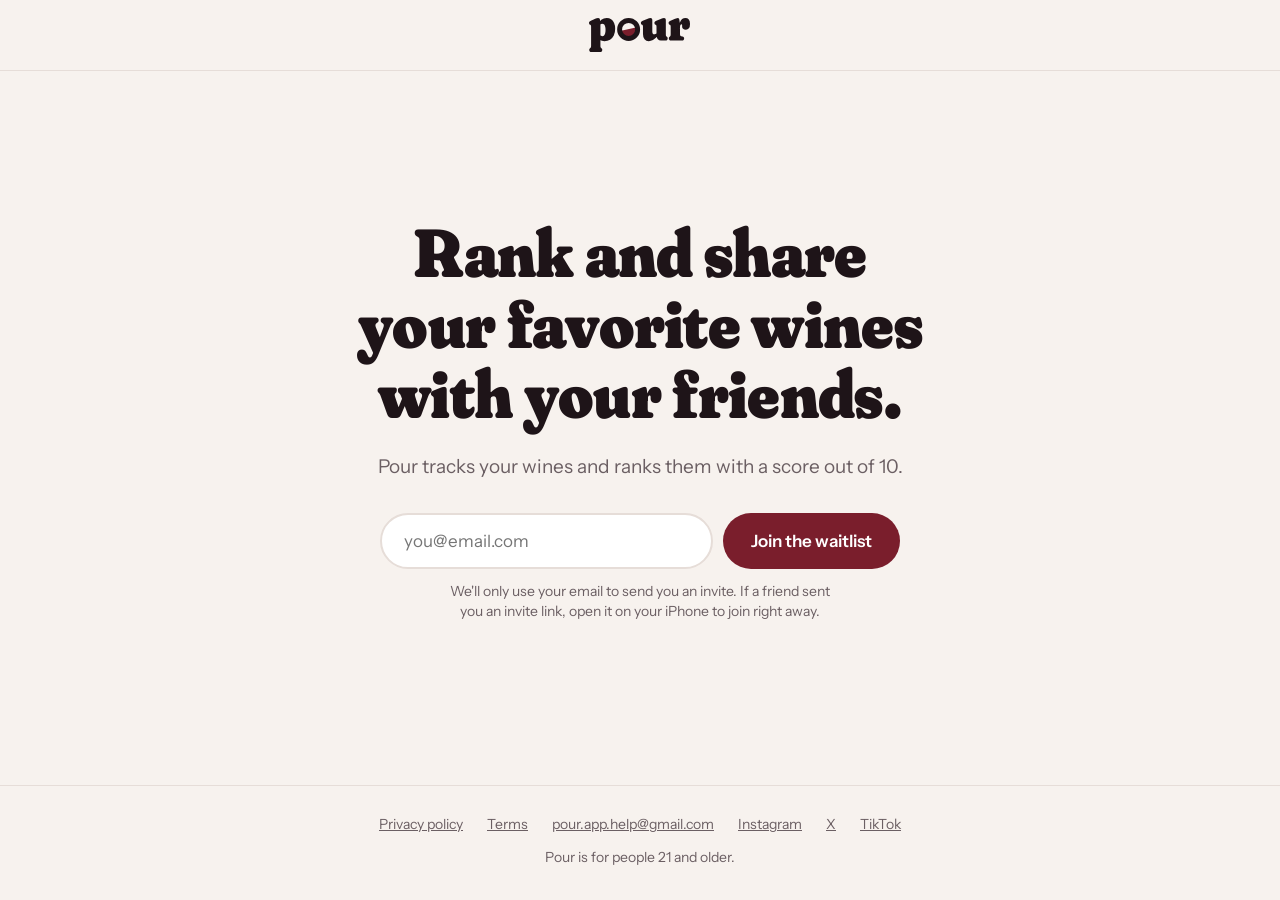
==== commit e1116939: "Home page: center the logo and footer at every width Copied from site/index.html in mrkendlix/pour. " ====
--- a/index.html
+++ b/index.html
@@ -7,25 +7,27 @@
 /* Home page only (Nick, 2026-11-15): one centered waitlist prompt. */
 body.home { min-height: 100vh; display: flex; flex-direction: column; }
 .top { border-bottom: 1px solid var(--cork); }
-.top-inner { max-width: 1200px; margin: 0 auto; padding: 18px 24px; }
+.top-inner { max-width: 1200px; margin: 0 auto; padding: 18px 24px; display: flex; justify-content: center; }
+.top a { display: block; line-height: 0; }
 .top .wordmark { width: auto; height: 34px; }
-.home main { flex: 1; max-width: 760px; width: 100%; display: flex; flex-direction: column; justify-content: center; align-items: center; text-align: center; padding: clamp(72px, 12vh, 140px) 24px clamp(88px, 14vh, 160px); }
+.home main { flex: 1; max-width: 760px; width: 100%; margin: 0 auto; display: flex; flex-direction: column; justify-content: center; align-items: center; text-align: center; padding: clamp(72px, 12vh, 140px) 24px clamp(88px, 14vh, 160px); }
 .home h1 { font-size: clamp(40px, 5.4vw, 68px); line-height: 1.04; margin: 0 0 24px; text-wrap: balance; }
 .sub { margin: 0 0 32px; font-size: 19px; line-height: 28px; color: var(--stone); text-wrap: balance; }
+#join { width: 100%; display: flex; flex-direction: column; align-items: center; }
 #waitlist-form, #joined { width: 100%; max-width: 520px; }
 .join-row { display: flex; flex-wrap: wrap; gap: 10px; }
 .join-row .field { flex: 1 1 240px; min-width: 0; width: auto; height: 56px; border-radius: 28px; padding: 0 22px; background: var(--surface); }
 .join-row .button { flex: 0 0 auto; }
 @media (max-width: 520px) { .join-row .button { flex: 1 1 100%; } }
 .home .error { text-align: left; margin: 10px 0 0 22px; }
-.note { margin: 10px 0 0; font-size: 14px; line-height: 20px; color: var(--stone); }
+.note { margin: 12px auto 0; max-width: 520px; font-size: 14px; line-height: 20px; color: var(--stone); text-wrap: balance; }
 #joined { border-radius: 28px; background: #F3D9DC; color: var(--merlot); padding: 18px 24px; }
 #joined p { color: var(--merlot); margin: 0; }
 #joined .done-title { font-size: 26px; margin: 0 0 4px; }
 .sr-only { position: absolute; width: 1px; height: 1px; overflow: hidden; clip: rect(0 0 0 0); white-space: nowrap; }
 .home footer { margin: 0; border-top: 1px solid var(--cork); }
-.foot-inner { max-width: 1200px; margin: 0 auto; padding: 32px 24px; display: flex; flex-wrap: wrap; justify-content: space-between; align-items: center; gap: 16px; font-size: 14px; color: var(--stone); }
-.foot-links { display: flex; flex-wrap: wrap; align-items: center; gap: 8px 24px; }
+.foot-inner { max-width: 1200px; margin: 0 auto; padding: 28px 24px 32px; display: flex; flex-direction: column; align-items: center; gap: 12px; text-align: center; font-size: 14px; color: var(--stone); }
+.foot-links { display: flex; flex-wrap: wrap; justify-content: center; align-items: center; gap: 8px 24px; }
 .foot-links a, .home .social a { color: var(--stone); font-weight: 400; margin: 0; }
 .home .social { display: contents; }
 </style></head>
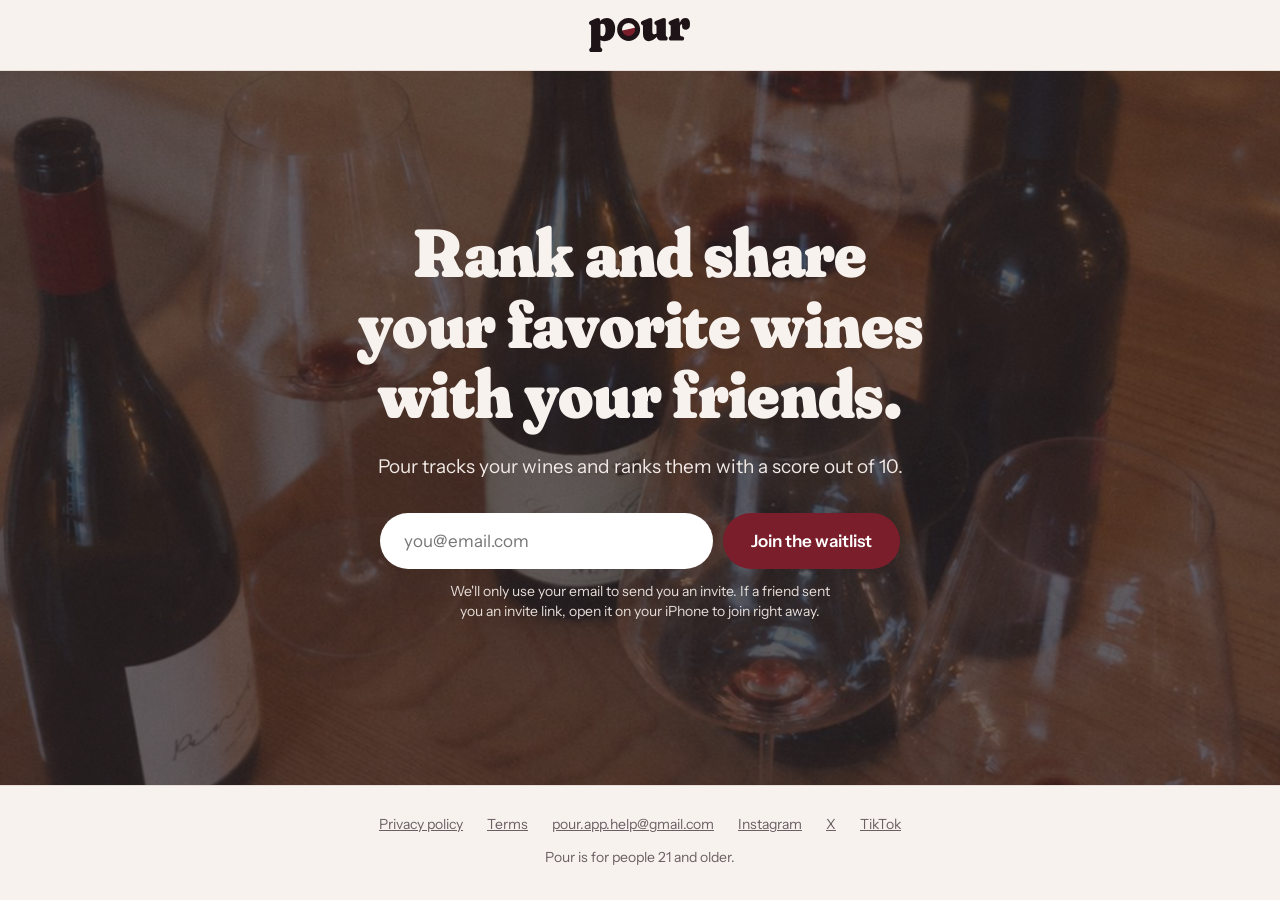
==== commit c46d2624: "Home page: tasting-table photo behind the waitlist section Copied from site/ in mrkendlix/pour.  Co-" ====
--- a/index.html
+++ b/index.html
@@ -10,17 +10,20 @@
 .top-inner { max-width: 1200px; margin: 0 auto; padding: 18px 24px; display: flex; justify-content: center; }
 .top a { display: block; line-height: 0; }
 .top .wordmark { width: auto; height: 34px; }
-.home main { flex: 1; max-width: 760px; width: 100%; margin: 0 auto; display: flex; flex-direction: column; justify-content: center; align-items: center; text-align: center; padding: clamp(72px, 12vh, 140px) 24px clamp(88px, 14vh, 160px); }
-.home h1 { font-size: clamp(40px, 5.4vw, 68px); line-height: 1.04; margin: 0 0 24px; text-wrap: balance; }
-.sub { margin: 0 0 32px; font-size: 19px; line-height: 28px; color: var(--stone); text-wrap: balance; }
+.stage { flex: 1; display: flex; position: relative; background: #1E1418 url(tasting-table.jpg) center 60% / cover no-repeat; }
+.stage::before { content: ""; position: absolute; inset: 0; background: rgba(30, 20, 24, 0.64); }
+.home main { position: relative; flex: 1; max-width: 760px; width: 100%; margin: 0 auto; display: flex; flex-direction: column; justify-content: center; align-items: center; text-align: center; padding: clamp(72px, 12vh, 140px) 24px clamp(88px, 14vh, 160px); }
+.home h1 { font-size: clamp(40px, 5.4vw, 68px); line-height: 1.04; margin: 0 0 24px; text-wrap: balance; color: var(--linen); }
+.sub { margin: 0 0 32px; font-size: 19px; line-height: 28px; color: #F0E9E5; text-wrap: balance; }
 #join { width: 100%; display: flex; flex-direction: column; align-items: center; }
 #waitlist-form, #joined { width: 100%; max-width: 520px; }
 .join-row { display: flex; flex-wrap: wrap; gap: 10px; }
 .join-row .field { flex: 1 1 240px; min-width: 0; width: auto; height: 56px; border-radius: 28px; padding: 0 22px; background: var(--surface); }
 .join-row .button { flex: 0 0 auto; }
 @media (max-width: 520px) { .join-row .button { flex: 1 1 100%; } }
-.home .error { text-align: left; margin: 10px 0 0 22px; }
-.note { margin: 12px auto 0; max-width: 520px; font-size: 14px; line-height: 20px; color: var(--stone); text-wrap: balance; }
+.home .error { text-align: left; margin: 10px 0 0 22px; color: #F3A9B2; }
+.join-row .field { border-color: transparent; }
+.note { margin: 12px auto 0; max-width: 520px; font-size: 14px; line-height: 20px; color: #E6DDD8; text-wrap: balance; }
 #joined { border-radius: 28px; background: #F3D9DC; color: var(--merlot); padding: 18px 24px; }
 #joined p { color: var(--merlot); margin: 0; }
 #joined .done-title { font-size: 26px; margin: 0 0 4px; }
@@ -33,6 +36,7 @@
 </style></head>
 <body class="home">
 <header class="top"><div class="top-inner"><a href="/" aria-label="Pour home"><svg class="wordmark" xmlns="http://www.w3.org/2000/svg" viewBox="0 -916 4106 1382" aria-hidden="true"><path d="M447 -833V-751L464 -715V200Q464 249 469.5 266.0Q475 283 486 293L496 302Q516 319 527.5 337.5Q539 356 539 385Q539 422 516.5 444.0Q494 466 456 466H93Q55 466 32.5 444.5Q10 423 10 385Q10 356 21.5 338.0Q33 320 53 302L63 293Q74 284 79.5 266.5Q85 249 85 200V-557Q85 -596 77.5 -612.0Q70 -628 53 -639L44 -645Q20 -661 10.0 -677.0Q0 -693 0 -718Q0 -747 17.0 -767.5Q34 -788 77 -807L230 -875Q282 -898 314.5 -907.0Q347 -916 371 -916Q409 -916 428.0 -893.0Q447 -870 447 -833ZM400 -564 335 -638Q409 -768 501.5 -842.0Q594 -916 719 -916Q822 -916 899.5 -862.0Q977 -808 1020.5 -709.5Q1064 -611 1064 -476Q1064 -317 1008.5 -204.5Q953 -92 854.5 -33.0Q756 26 625 26Q522 26 446.0 -21.0Q370 -68 312 -164L414 -288Q446 -224 477.0 -201.0Q508 -178 546 -178Q584 -178 612.5 -207.0Q641 -236 657.0 -292.5Q673 -349 673 -431Q673 -520 655.0 -575.5Q637 -631 606.0 -657.5Q575 -684 534 -684Q494 -684 460.0 -656.5Q426 -629 400 -564Z" fill="currentColor"/><path d="M2755.0 -165V-198L2744.0 -200V-557Q2744.0 -596 2736.5 -612.0Q2729.0 -628 2712.0 -639L2703.0 -645Q2679.0 -661 2669.0 -677.0Q2659.0 -693 2659.0 -718Q2659.0 -747 2676.0 -768.0Q2693.0 -789 2736.0 -807L2915.0 -880Q2966.0 -901 2995.0 -908.5Q3024.0 -916 3049.0 -916Q3086.0 -916 3104.5 -893.0Q3123.0 -870 3123.0 -833V-266Q3123.0 -217 3128.5 -199.5Q3134.0 -182 3145.0 -173L3155.0 -164Q3176.0 -147 3187.0 -128.5Q3198.0 -110 3198.0 -81Q3198.0 -43 3175.5 -21.5Q3153.0 0 3115.0 0H2924.0Q2843.0 0 2799.0 -47.5Q2755.0 -95 2755.0 -165ZM2194.0 -270V-557Q2194.0 -596 2186.5 -612.0Q2179.0 -628 2162.0 -639L2153.0 -645Q2129.0 -661 2119.0 -677.0Q2109.0 -693 2109.0 -718Q2109.0 -747 2126.0 -768.0Q2143.0 -789 2186.0 -807L2365.0 -880Q2416.0 -901 2445.0 -908.5Q2474.0 -916 2499.0 -916Q2536.0 -916 2554.5 -893.0Q2573.0 -870 2573.0 -833V-366Q2573.0 -310 2594.0 -280.5Q2615.0 -251 2652.0 -251Q2678.0 -251 2701.5 -262.0Q2725.0 -273 2747.0 -294L2775.0 -321L2842.0 -233L2804.0 -192Q2689.0 -68 2600.0 -21.0Q2511.0 26 2430.0 26Q2320.0 26 2257.0 -52.5Q2194.0 -131 2194.0 -270Z" fill="currentColor"/><path d="M3660.0 -486Q3660.0 -636 3693.5 -731.0Q3727.0 -826 3785.0 -871.0Q3843.0 -916 3918.0 -916Q4007.0 -916 4056.5 -855.5Q4106.0 -795 4106.0 -673Q4106.0 -552 4060.5 -495.5Q4015.0 -439 3941.0 -439Q3863.0 -439 3824.0 -475.0Q3785.0 -511 3785.0 -574V-615Q3785.0 -640 3777.0 -651.5Q3769.0 -663 3753.0 -663Q3737.0 -663 3724.5 -646.5Q3712.0 -630 3705.5 -597.0Q3699.0 -564 3699.0 -514ZM3676.0 -821 3699.0 -642V-266Q3699.0 -222 3710.0 -200.0Q3721.0 -178 3747.0 -173L3800.0 -164Q3835.0 -158 3851.0 -135.5Q3867.0 -113 3867.0 -81Q3867.0 -45 3845.0 -22.5Q3823.0 0 3781.0 0H3328.0Q3290.0 0 3267.5 -21.5Q3245.0 -43 3245.0 -81Q3245.0 -110 3256.0 -128.5Q3267.0 -147 3288.0 -164L3298.0 -173Q3309.0 -183 3314.5 -200.0Q3320.0 -217 3320.0 -266V-557Q3320.0 -596 3312.5 -612.0Q3305.0 -628 3288.0 -639L3279.0 -645Q3255.0 -661 3245.0 -677.0Q3235.0 -693 3235.0 -718Q3235.0 -747 3252.5 -768.5Q3270.0 -790 3312.0 -807L3500.0 -884Q3541.0 -901 3569.5 -908.5Q3598.0 -916 3616.0 -916Q3641.0 -916 3655.0 -897.0Q3669.0 -878 3676.0 -821Z" fill="currentColor"/><g transform="translate(1108.89 -951.11) scale(10.03226)"><path d="M10.6 56.9 L88.6 39.6 A40 40 0 1 1 10.6 56.9 Z" fill="#7A1E2C"/><circle cx="50" cy="50" r="36.50" fill="none" stroke="currentColor" stroke-width="20"/></g></svg></a></div></header>
+<div class="stage">
 <main>
 <h1>Rank and share your favorite wines with your friends.</h1>
 <p class="sub">Pour tracks your wines and ranks them with a score out&nbsp;of&nbsp;10.</p>
@@ -54,6 +58,7 @@
   <p class="note" id="email-note">We'll only use your email to send you an invite. If a friend sent you an invite link, open it on your iPhone to join right away.</p>
 </section>
 </main>
+</div>
 
 <footer><div class="foot-inner">
 <div class="foot-links"><a href="privacy.html">Privacy policy</a><a href="terms.html">Terms</a><a href="mailto:pour.app.help@gmail.com">pour.app.help@gmail.com</a><nav class="social" id="social" aria-label="Pour on social media"></nav></div>
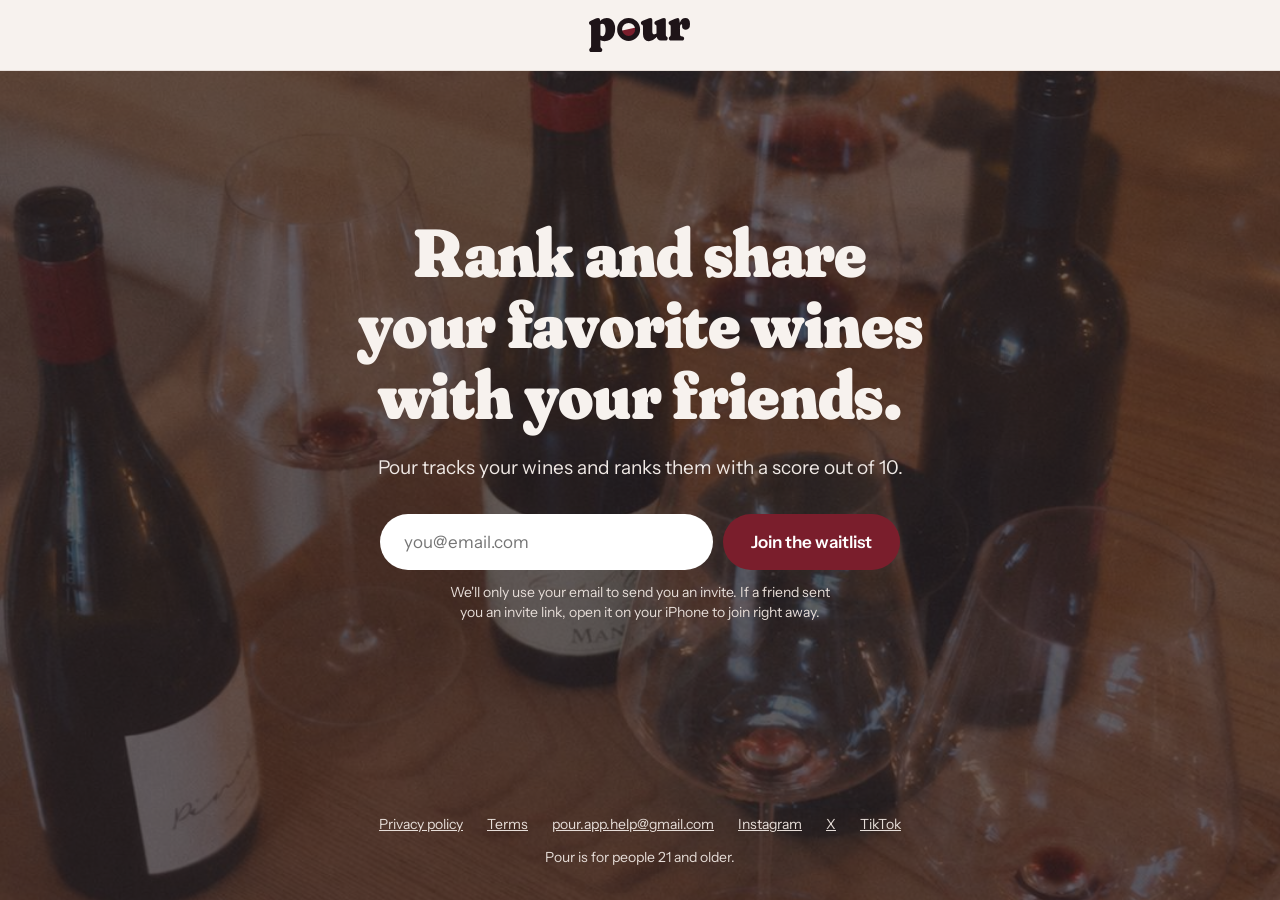
==== commit 55dfe6b6: "Home page: photo runs to the bottom, footer on the photo Copied from site/ in mrkendlix/pour.  Co-Au" ====
--- a/index.html
+++ b/index.html
@@ -10,7 +10,7 @@
 .top-inner { max-width: 1200px; margin: 0 auto; padding: 18px 24px; display: flex; justify-content: center; }
 .top a { display: block; line-height: 0; }
 .top .wordmark { width: auto; height: 34px; }
-.stage { flex: 1; display: flex; position: relative; background: #1E1418 url(tasting-table.jpg) center 60% / cover no-repeat; }
+.stage { flex: 1; display: flex; flex-direction: column; position: relative; background: #1E1418 url(tasting-table.jpg) center 60% / cover no-repeat; }
 .stage::before { content: ""; position: absolute; inset: 0; background: rgba(30, 20, 24, 0.64); }
 .home main { position: relative; flex: 1; max-width: 760px; width: 100%; margin: 0 auto; display: flex; flex-direction: column; justify-content: center; align-items: center; text-align: center; padding: clamp(72px, 12vh, 140px) 24px clamp(88px, 14vh, 160px); }
 .home h1 { font-size: clamp(40px, 5.4vw, 68px); line-height: 1.04; margin: 0 0 24px; text-wrap: balance; color: var(--linen); }
@@ -28,10 +28,10 @@
 #joined p { color: var(--merlot); margin: 0; }
 #joined .done-title { font-size: 26px; margin: 0 0 4px; }
 .sr-only { position: absolute; width: 1px; height: 1px; overflow: hidden; clip: rect(0 0 0 0); white-space: nowrap; }
-.home footer { margin: 0; border-top: 1px solid var(--cork); }
-.foot-inner { max-width: 1200px; margin: 0 auto; padding: 28px 24px 32px; display: flex; flex-direction: column; align-items: center; gap: 12px; text-align: center; font-size: 14px; color: var(--stone); }
+.home footer { position: relative; margin: 0; }
+.foot-inner { max-width: 1200px; margin: 0 auto; padding: 28px 24px 32px; display: flex; flex-direction: column; align-items: center; gap: 12px; text-align: center; font-size: 14px; color: #E6DDD8; }
 .foot-links { display: flex; flex-wrap: wrap; justify-content: center; align-items: center; gap: 8px 24px; }
-.foot-links a, .home .social a { color: var(--stone); font-weight: 400; margin: 0; }
+.foot-links a, .home .social a { color: #E6DDD8; font-weight: 400; margin: 0; }
 .home .social { display: contents; }
 </style></head>
 <body class="home">
@@ -58,12 +58,12 @@
   <p class="note" id="email-note">We'll only use your email to send you an invite. If a friend sent you an invite link, open it on your iPhone to join right away.</p>
 </section>
 </main>
-</div>
 
 <footer><div class="foot-inner">
 <div class="foot-links"><a href="privacy.html">Privacy policy</a><a href="terms.html">Terms</a><a href="mailto:pour.app.help@gmail.com">pour.app.help@gmail.com</a><nav class="social" id="social" aria-label="Pour on social media"></nav></div>
 <span>Pour is for people 21 and older.</span>
 </div></footer>
+</div>
 <script>
 (function () {
   // Fill these in to connect the form to Pour's database (Supabase → Project Settings → API).
